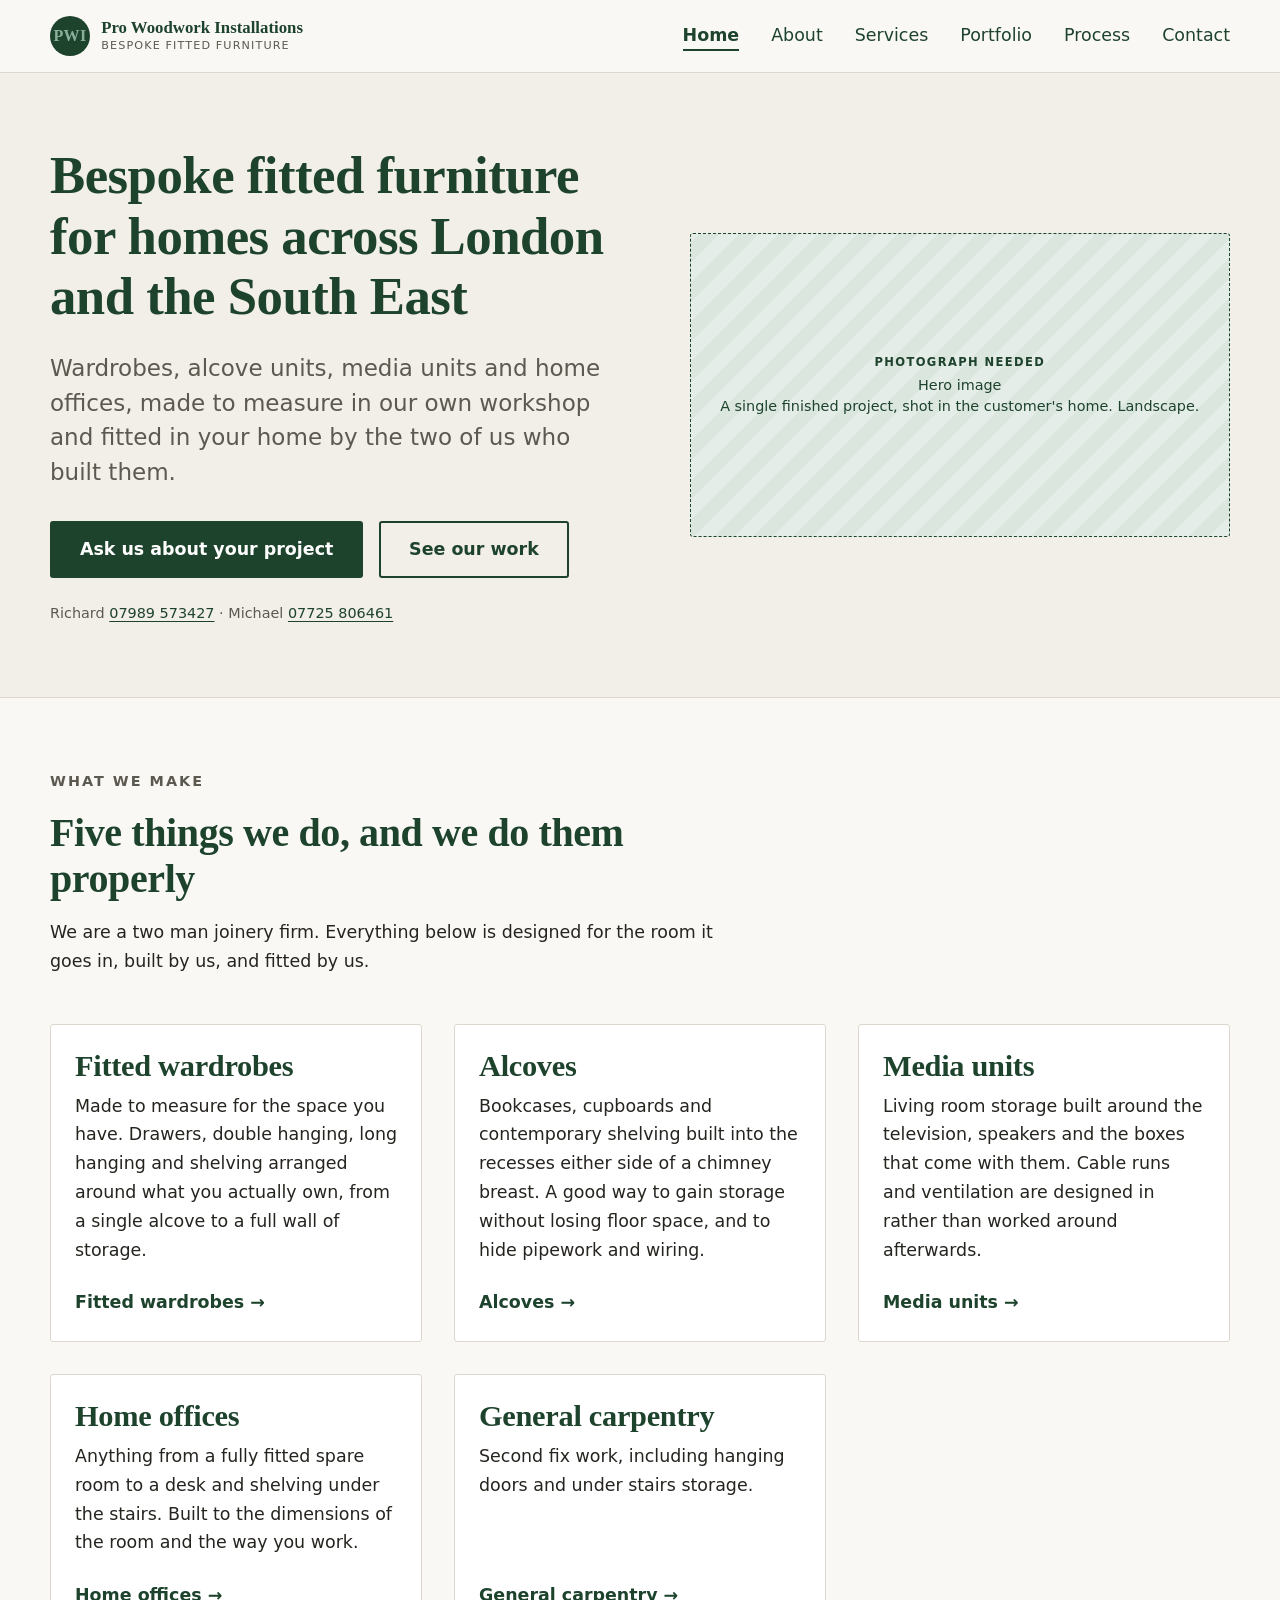
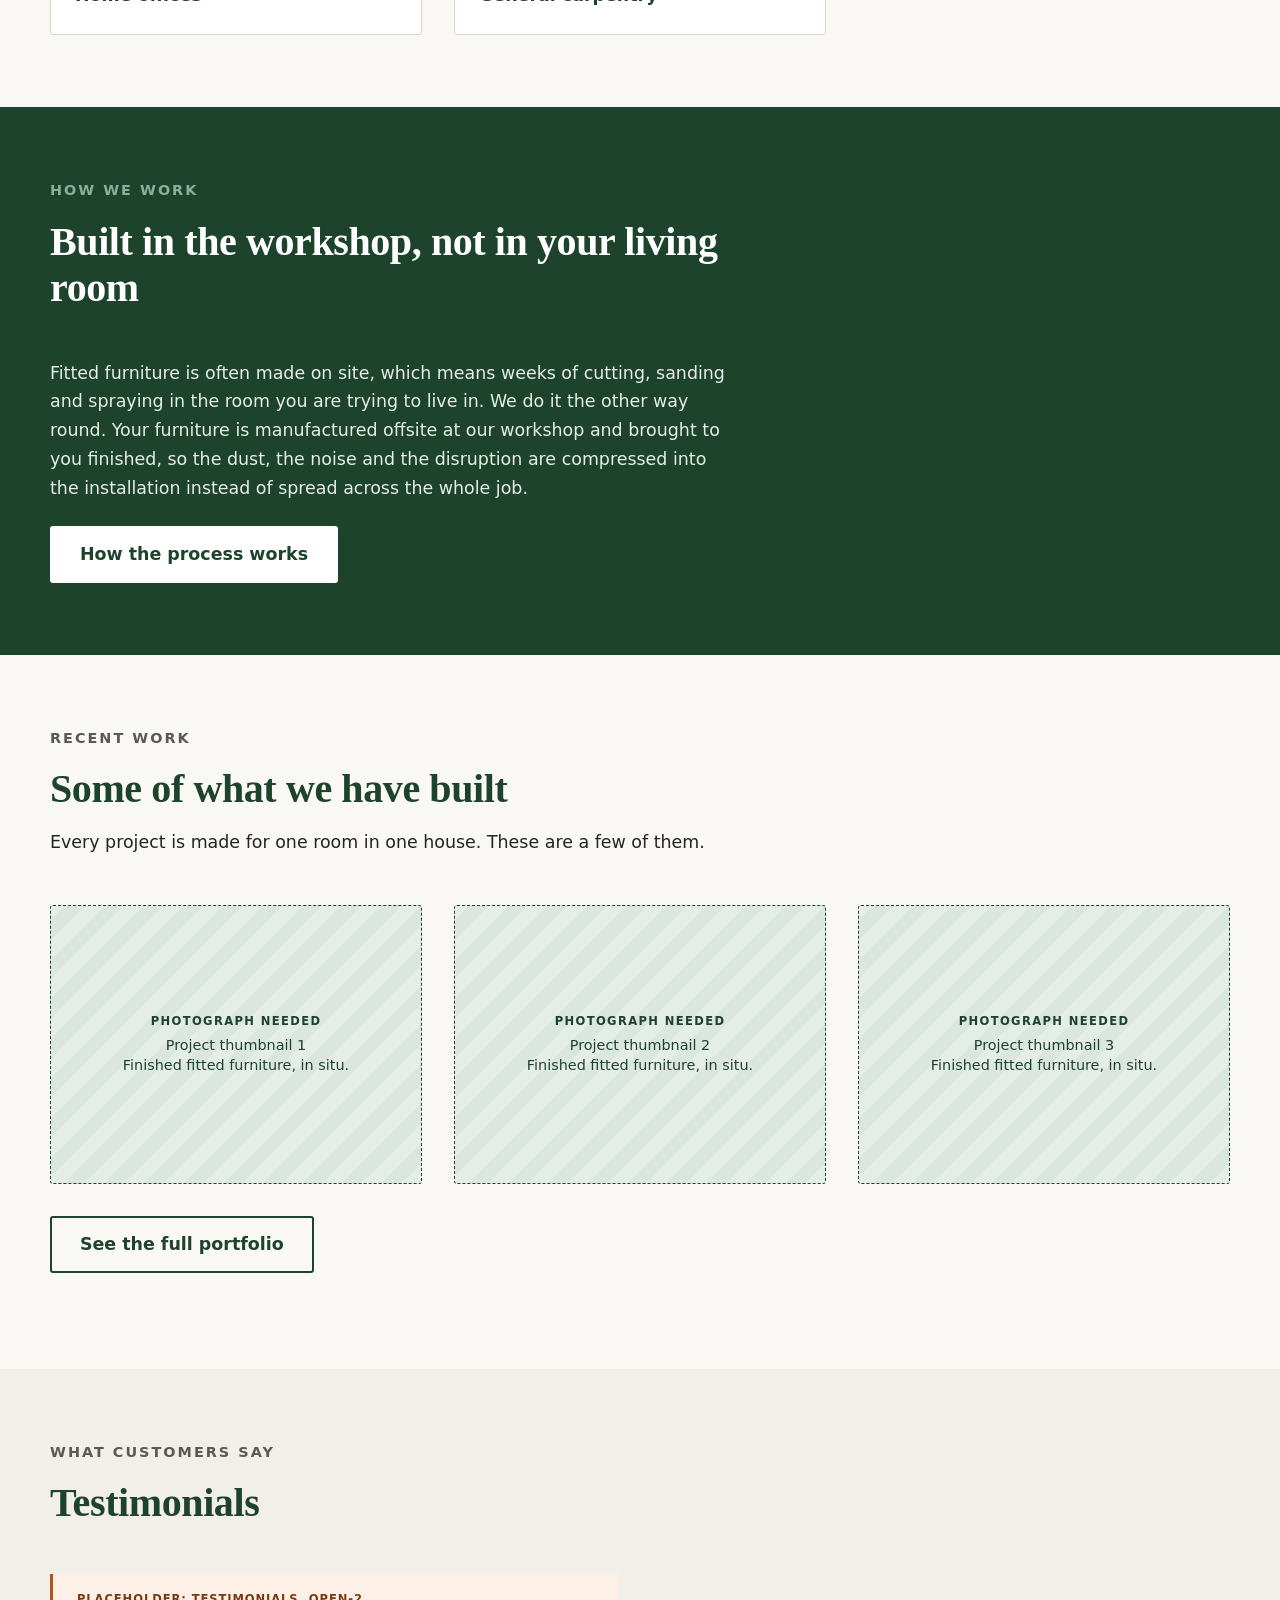
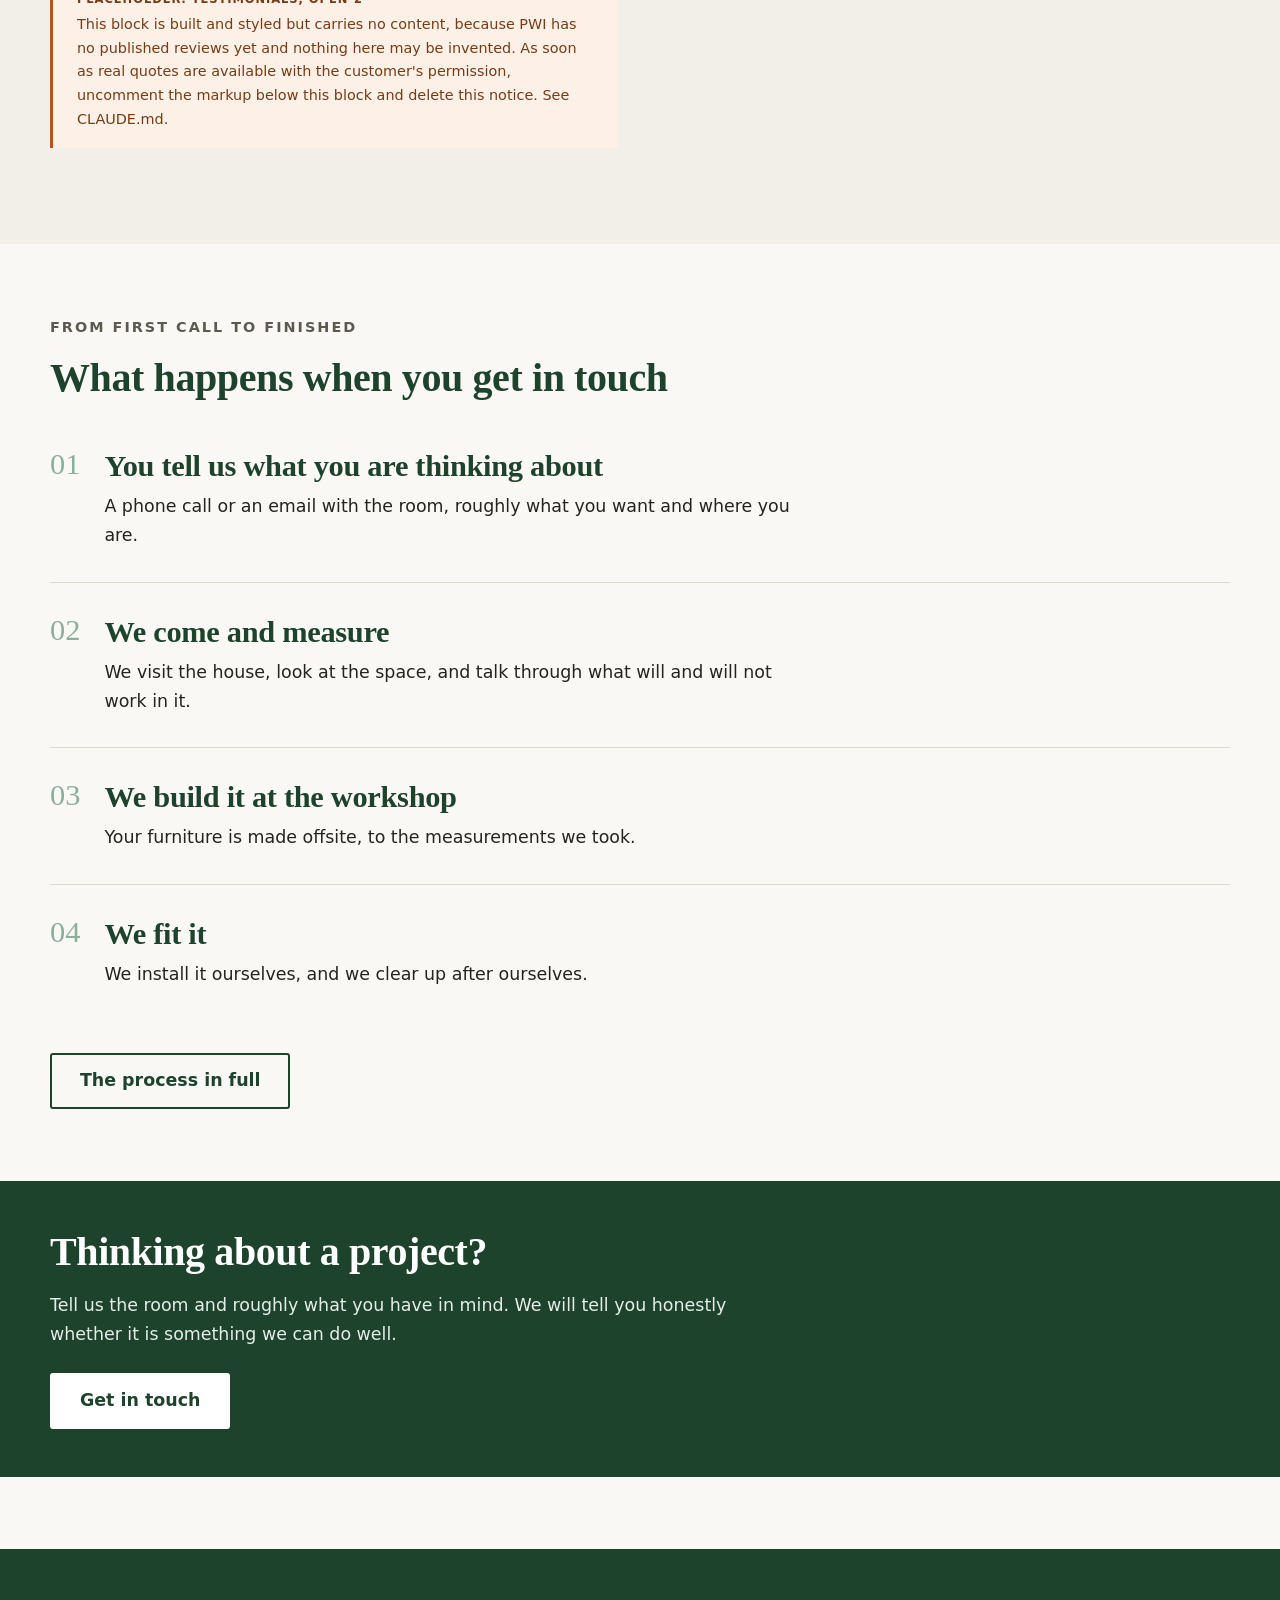
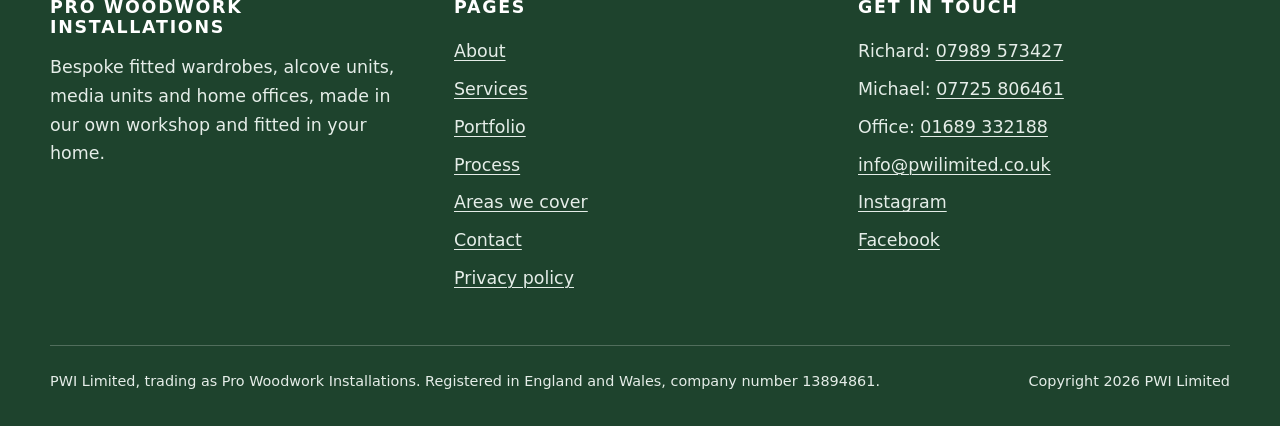
==== index.html @ b5a23226 "Initial build: static rebuild of the PWI website Eight pages plus a form thank-you page, hand writte" ====
<!DOCTYPE html>
<html lang="en-GB">
  <head>
    <meta charset="utf-8" />
    <meta name="viewport" content="width=device-width, initial-scale=1" />

    <title>Bespoke Fitted Furniture, London and the South East | PWI</title>
    <meta name="description" content="Bespoke fitted wardrobes, alcoves, media units and home offices, made in our own workshop and fitted in your home across London and the South East." />
    <link rel="canonical" href="https://www.pwilimited.co.uk/" />

    <meta property="og:type" content="website" />
    <meta property="og:site_name" content="Pro Woodwork Installations" />
    <meta property="og:title" content="Bespoke Fitted Furniture, London and the South East | PWI" />
    <meta property="og:description" content="Bespoke fitted wardrobes, alcoves, media units and home offices, made in our own workshop and fitted in your home across London and the South East." />
    <meta property="og:url" content="https://www.pwilimited.co.uk/" />
    <meta property="og:locale" content="en_GB" />
    <!-- OPEN ITEM: og:image needs a real photograph of PWI's own work, 1200x630.
         Not added yet because no confirmed photography exists. See CLAUDE.md. -->

    <link rel="stylesheet" href="/styles.css" />

    <!-- Analytics is deliberately not installed in this build. See CLAUDE.md. -->

    <script type="application/ld+json">
{
  "@context": "https://schema.org",
  "@type": "LocalBusiness",
  "@id": "https://www.pwilimited.co.uk/#business",
  "name": "Pro Woodwork Installations",
  "legalName": "PWI Limited",
  "description": "Bespoke fitted wardrobes, alcove units, media units and home offices, manufactured in our own workshop and installed in your home.",
  "url": "https://www.pwilimited.co.uk/",
  "telephone": "+441689332188",
  "email": "info@pwilimited.co.uk",
  "areaServed": [
    { "@type": "AdministrativeArea", "name": "London" },
    { "@type": "AdministrativeArea", "name": "South East England" }
  ],
  "sameAs": [
    "https://www.instagram.com/pwilimited/",
    "https://www.facebook.com/pwilimited"
  ]
}
    </script>
  </head>

  <body class="page-home">
    <a class="skip-link" href="#main">Skip to main content</a>

    <header class="site-header">
      <div class="wrap site-header__inner">
        <a class="brand" href="/">
          <span class="brand__mark" aria-hidden="true">PWI</span>
          <span class="brand__name">Pro Woodwork Installations
            <span>Bespoke fitted furniture</span>
          </span>
        </a>

        <button class="nav-toggle" type="button" aria-expanded="false" aria-controls="primary-nav">
          <span class="nav-toggle__bars" aria-hidden="true"></span>
          Menu
        </button>

        <nav class="nav" id="primary-nav" data-open="false" aria-label="Primary">
          <ul class="nav__list">
          <li><a href="/" aria-current="page">Home</a></li>
          <li><a href="/about/">About</a></li>
          <li><a href="/services/">Services</a></li>
          <li><a href="/portfolio/">Portfolio</a></li>
          <li><a href="/process/">Process</a></li>
          <li><a href="/contact/">Contact</a></li>
          </ul>
        </nav>
      </div>
    </header>


    <main id="main">
      <section class="hero">
        <div class="wrap hero__inner">
          <div>
            <h1 class="hero__title">Bespoke fitted furniture for homes across London and the South East</h1>
            <p class="hero__lede">Wardrobes, alcove units, media units and home offices, made to measure
              in our own workshop and fitted in your home by the two of us who built them.</p>
            <div class="btn-row">
              <a class="btn" href="/contact/">Ask us about your project</a>
              <a class="btn btn--ghost" href="/portfolio/">See our work</a>
            </div>
            <p class="hero__note">Richard <a href="tel:+447989573427">07989 573427</a> &middot;
              Michael <a href="tel:+447725806461">07725 806461</a></p>
          </div>
          <div>
            <div class="imgslot imgslot--wide">
              <span><strong>Photograph needed</strong>Hero image<br />A single finished project, shot in the customer's home. Landscape.</span>
            </div>
          </div>
        </div>
      </section>

      <section class="section">
        <div class="wrap">
          <div class="section__intro">
            <span class="eyebrow">What we make</span>
            <h2>Five things we do, and we do them properly</h2>
            <p>We are a two man joinery firm. Everything below is designed for the room it goes in,
              built by us, and fitted by us.</p>
          </div>

          <div class="grid grid--3">
          <article class="card">
            <div class="card__body">
              <h3>Fitted wardrobes</h3>
              <p>Made to measure for the space you have. Drawers, double hanging, long hanging and shelving arranged around what you actually own, from a single alcove to a full wall of storage.</p>
              <a class="card__link" href="/services/#fitted-wardrobes">Fitted wardrobes</a>
            </div>
          </article>
          <article class="card">
            <div class="card__body">
              <h3>Alcoves</h3>
              <p>Bookcases, cupboards and contemporary shelving built into the recesses either side of a chimney breast. A good way to gain storage without losing floor space, and to hide pipework and wiring.</p>
              <a class="card__link" href="/services/#alcoves">Alcoves</a>
            </div>
          </article>
          <article class="card">
            <div class="card__body">
              <h3>Media units</h3>
              <p>Living room storage built around the television, speakers and the boxes that come with them. Cable runs and ventilation are designed in rather than worked around afterwards.</p>
              <a class="card__link" href="/services/#media-units">Media units</a>
            </div>
          </article>
          <article class="card">
            <div class="card__body">
              <h3>Home offices</h3>
              <p>Anything from a fully fitted spare room to a desk and shelving under the stairs. Built to the dimensions of the room and the way you work.</p>
              <a class="card__link" href="/services/#home-offices">Home offices</a>
            </div>
          </article>
          <article class="card">
            <div class="card__body">
              <h3>General carpentry</h3>
              <p>Second fix work, including hanging doors and under stairs storage.</p>
              <a class="card__link" href="/services/#general-carpentry">General carpentry</a>
            </div>
          </article>
          </div>
        </div>
      </section>

      <section class="section section--forest">
        <div class="wrap">
          <div class="section__intro">
            <span class="eyebrow">How we work</span>
            <h2>Built in the workshop, not in your living room</h2>
          </div>
          <p>Fitted furniture is often made on site, which means weeks of cutting, sanding and
            spraying in the room you are trying to live in. We do it the other way round. Your
            furniture is manufactured offsite at our workshop and brought to you finished, so the
            dust, the noise and the disruption are compressed into the installation instead of
            spread across the whole job.</p>
          <div class="btn-row">
            <a class="btn" href="/process/">How the process works</a>
          </div>
        </div>
      </section>

      <section class="section">
        <div class="wrap">
          <div class="section__intro">
            <span class="eyebrow">Recent work</span>
            <h2>Some of what we have built</h2>
            <p>Every project is made for one room in one house. These are a few of them.</p>
          </div>

          <div class="grid grid--3">
            <div class="imgslot">
              <span><strong>Photograph needed</strong>Project thumbnail 1<br />Finished fitted furniture, in situ.</span>
            </div>
            <div class="imgslot">
              <span><strong>Photograph needed</strong>Project thumbnail 2<br />Finished fitted furniture, in situ.</span>
            </div>
            <div class="imgslot">
              <span><strong>Photograph needed</strong>Project thumbnail 3<br />Finished fitted furniture, in situ.</span>
            </div>
          </div>

          <p style="margin-top: var(--s4)"><a class="btn btn--ghost" href="/portfolio/">See the full portfolio</a></p>
        </div>
      </section>

      <section class="section section--alt">
        <div class="wrap">
          <div class="section__intro">
            <span class="eyebrow">What customers say</span>
            <h2>Testimonials</h2>
          </div>

        <div class="ph">
          <strong>Placeholder: testimonials, OPEN-2</strong>
          <p>This block is built and styled but carries no content, because PWI has no published reviews yet and nothing here may be invented. As soon as real quotes are available with the customer's permission, uncomment the markup below this block and delete this notice. See CLAUDE.md.</p>
        </div>

          <!-- Real testimonial markup, ready to use. Replace the bracketed values with
               genuine quotes only. Do not write example quotes into this file.

          <div class="grid grid--3">
            <blockquote class="callout">
              <p>QUOTE TEXT</p>
              <p><strong>CUSTOMER FIRST NAME</strong>, POSTCODE DISTRICT</p>
            </blockquote>
          </div>
          -->
        </div>
      </section>

      <section class="section">
        <div class="wrap">
          <div class="section__intro">
            <span class="eyebrow">From first call to finished</span>
            <h2>What happens when you get in touch</h2>
          </div>

          <ol class="steps">
            <li class="step">
              <div>
                <h3>You tell us what you are thinking about</h3>
                <p>A phone call or an email with the room, roughly what you want and where you are.</p>
              </div>
            </li>
            <li class="step">
              <div>
                <h3>We come and measure</h3>
                <p>We visit the house, look at the space, and talk through what will and will not work in it.</p>
              </div>
            </li>
            <li class="step">
              <div>
                <h3>We build it at the workshop</h3>
                <p>Your furniture is made offsite, to the measurements we took.</p>
              </div>
            </li>
            <li class="step">
              <div>
                <h3>We fit it</h3>
                <p>We install it ourselves, and we clear up after ourselves.</p>
              </div>
            </li>
          </ol>

          <div class="btn-row" style="margin-top: var(--s4)">
            <a class="btn btn--ghost" href="/process/">The process in full</a>
          </div>
        </div>
      </section>

      <section class="section section--forest section--tight">
        <div class="wrap">
          <h2>Thinking about a project?</h2>
          <p>Tell us the room and roughly what you have in mind. We will tell you honestly whether
            it is something we can do well.</p>
          <div class="btn-row">
            <a class="btn" href="/contact/">Get in touch</a>
          </div>
        </div>
      </section>

    </main>

    <footer class="site-footer">
      <div class="wrap">
        <div class="site-footer__grid">
          <div>
            <h2>Pro Woodwork Installations</h2>
            <p>Bespoke fitted wardrobes, alcove units, media units and home offices, made in our
              own workshop and fitted in your home.</p>
          </div>

          <div>
            <h3>Pages</h3>
            <ul>
              <li><a href="/about/">About</a></li>
              <li><a href="/services/">Services</a></li>
              <li><a href="/portfolio/">Portfolio</a></li>
              <li><a href="/process/">Process</a></li>
              <li><a href="/areas/">Areas we cover</a></li>
              <li><a href="/contact/">Contact</a></li>
              <li><a href="/privacy/">Privacy policy</a></li>
            </ul>
          </div>

          <div>
            <h3>Get in touch</h3>
            <ul>
              <li>Richard: <a href="tel:+447989573427">07989 573427</a></li>
              <li>Michael: <a href="tel:+447725806461">07725 806461</a></li>
              <li>Office: <a href="tel:+441689332188">01689 332188</a></li>
              <li><a href="mailto:info@pwilimited.co.uk">info@pwilimited.co.uk</a></li>
              <li><a href="https://www.instagram.com/pwilimited/" rel="noopener">Instagram</a></li>
              <li><a href="https://www.facebook.com/pwilimited" rel="noopener">Facebook</a></li>
            </ul>
          </div>
        </div>

        <div class="site-footer__legal">
          <p>PWI Limited, trading as Pro Woodwork Installations. Registered in England and Wales,
            company number 13894861.</p>
          <p>Copyright 2026 PWI Limited</p>
        </div>
      </div>
    </footer>

    <script src="/js/nav.js" defer></script>
  </body>
</html>
---- styles.css ----
/* ==========================================================================
   Pro Woodwork Installations
   Single shared stylesheet. Tokens at :root, page-specific rules scoped by
   the body class. Never edit a shared component rule to fix one page.
   ========================================================================== */

:root {
  /* Colour. Greens are taken from the PWI logo, which is exactly two colours:
     #1e432d and #8caf9c. Sage never carries text, it fails AA on light
     grounds. It is a background, border and accent colour only. */
  --forest: #1e432d;
  --forest-dark: #14301f;
  --sage: #8caf9c;
  --sage-pale: #e5ede8;

  --ground: #faf8f5;
  --ground-alt: #f2eee8;
  --ink: #26241f;
  --ink-muted: #5c5950;
  --line: #ddd7cd;
  --white: #ffffff;

  --tan: #a9763f;          /* decorative only, never text on light grounds */
  --tan-text: #8f6230;     /* the text-safe tan, 5.0:1 on --ground */
  --flag: #b3541e;         /* placeholder markers */
  --flag-bg: #fdf1e7;

  /* Type. Self-hosted faces drop in here behind the same tokens, so
     switching is a change to these two lines plus an @font-face block. */
  --font-display: Georgia, 'Iowan Old Style', 'Times New Roman', serif;
  --font-body: system-ui, -apple-system, 'Segoe UI', Helvetica, Arial, sans-serif;

  --step--1: clamp(0.83rem, 0.8rem + 0.15vw, 0.9rem);
  --step-0: clamp(1rem, 0.96rem + 0.2vw, 1.09rem);
  --step-1: clamp(1.2rem, 1.12rem + 0.4vw, 1.45rem);
  --step-2: clamp(1.45rem, 1.3rem + 0.75vw, 1.95rem);
  --step-3: clamp(1.75rem, 1.5rem + 1.25vw, 2.6rem);
  --step-4: clamp(2.1rem, 1.7rem + 2vw, 3.5rem);

  /* Spacing */
  --s1: 0.5rem;
  --s2: 1rem;
  --s3: 1.5rem;
  --s4: 2rem;
  --s5: 3rem;
  --s6: 4.5rem;
  --s7: 6.5rem;

  --measure: 62ch;
  --wrap: 1180px;
  --wrap-narrow: 760px;
  --radius: 3px;
  --shadow: 0 1px 2px rgba(38, 36, 31, 0.06), 0 8px 24px rgba(38, 36, 31, 0.07);
}

/* --------------------------------------------------------------- reset -- */

*, *::before, *::after { box-sizing: border-box; }

html { -webkit-text-size-adjust: 100%; }

body {
  margin: 0;
  background: var(--ground);
  color: var(--ink);
  font-family: var(--font-body);
  font-size: var(--step-0);
  line-height: 1.65;
  -webkit-font-smoothing: antialiased;
}

img { max-width: 100%; height: auto; display: block; }

h1, h2, h3, h4 {
  font-family: var(--font-display);
  font-weight: 600;
  line-height: 1.15;
  color: var(--forest);
  margin: 0 0 var(--s2);
  letter-spacing: -0.01em;
}

h1 { font-size: var(--step-4); }
h2 { font-size: var(--step-3); }
h3 { font-size: var(--step-2); }
h4 { font-size: var(--step-1); }

p, ul, ol { margin: 0 0 var(--s3); }
p { max-width: var(--measure); }

a { color: var(--forest); text-underline-offset: 0.18em; text-decoration-thickness: 1px; }
a:hover { color: var(--tan-text); }

:focus-visible {
  outline: 3px solid var(--forest);
  outline-offset: 3px;
  border-radius: 2px;
}

.skip-link {
  position: absolute;
  left: var(--s2);
  top: -4rem;
  z-index: 100;
  background: var(--forest);
  color: var(--white);
  padding: var(--s2) var(--s3);
  border-radius: var(--radius);
  transition: top 0.15s ease;
}
.skip-link:focus { top: var(--s2); color: var(--white); }

.visually-hidden {
  position: absolute;
  width: 1px; height: 1px;
  margin: -1px; padding: 0;
  overflow: hidden;
  clip: rect(0 0 0 0);
  white-space: nowrap;
}

/* -------------------------------------------------------------- layout -- */

.wrap {
  width: min(100% - 2.5rem, var(--wrap));
  margin-inline: auto;
}
.wrap--narrow { width: min(100% - 2.5rem, var(--wrap-narrow)); }

.section { padding-block: var(--s6); }
.section--tight { padding-block: var(--s5); }
.section--alt { background: var(--ground-alt); }
.section--forest { background: var(--forest); color: var(--sage-pale); }
.section--forest h2,
.section--forest h3 { color: var(--white); }
.section--forest a { color: var(--white); }

.section__intro { max-width: var(--measure); margin-bottom: var(--s5); }
.section__intro p:last-child { margin-bottom: 0; }

.eyebrow {
  display: block;
  font-size: var(--step--1);
  letter-spacing: 0.14em;
  text-transform: uppercase;
  font-weight: 600;
  color: var(--ink-muted);
  margin-bottom: var(--s2);
}
.section--forest .eyebrow { color: var(--sage); }

.grid { display: grid; gap: var(--s4); }
@media (min-width: 640px) {
  .grid--2 { grid-template-columns: repeat(2, 1fr); }
  .grid--3 { grid-template-columns: repeat(2, 1fr); }
}
@media (min-width: 900px) {
  .grid--3 { grid-template-columns: repeat(3, 1fr); }
}

/* ------------------------------------------------------------- buttons -- */

.btn {
  display: inline-block;
  font-family: var(--font-body);
  font-size: var(--step-0);
  font-weight: 600;
  line-height: 1.2;
  padding: 0.9em 1.6em;
  border-radius: var(--radius);
  border: 2px solid var(--forest);
  background: var(--forest);
  color: var(--white);
  text-decoration: none;
  cursor: pointer;
  transition: background 0.15s ease, border-color 0.15s ease;
}
.btn:hover { background: var(--forest-dark); border-color: var(--forest-dark); color: var(--white); }

.btn--ghost { background: transparent; color: var(--forest); }
.btn--ghost:hover { background: var(--forest); color: var(--white); }

.section--forest .btn {
  background: var(--white); color: var(--forest); border-color: var(--white);
}
.section--forest .btn:hover { background: var(--sage-pale); color: var(--forest-dark); }

.btn-row { display: flex; flex-wrap: wrap; gap: var(--s2); }

/* -------------------------------------------------------------- header -- */

.site-header {
  background: var(--ground);
  border-bottom: 1px solid var(--line);
  position: sticky;
  top: 0;
  z-index: 50;
}

.site-header__inner {
  display: flex;
  align-items: center;
  justify-content: space-between;
  gap: var(--s3);
  padding-block: var(--s2);
}

.brand {
  display: flex;
  align-items: center;
  gap: 0.7rem;
  text-decoration: none;
  color: var(--forest);
}
.brand__mark {
  width: 40px; height: 40px;
  flex: 0 0 auto;
  border-radius: 50%;
  background: var(--forest);
  color: var(--sage);
  font-family: var(--font-display);
  font-size: 1rem;
  font-weight: 700;
  letter-spacing: 0.02em;
  display: grid;
  place-items: center;
}
.brand__name {
  font-family: var(--font-display);
  font-size: 1.05rem;
  font-weight: 600;
  line-height: 1.1;
}
.brand__name span {
  display: block;
  font-family: var(--font-body);
  font-size: 0.7rem;
  font-weight: 500;
  letter-spacing: 0.1em;
  text-transform: uppercase;
  color: var(--ink-muted);
  margin-top: 0.2em;
}

.nav-toggle {
  display: inline-flex;
  align-items: center;
  gap: 0.5rem;
  font: inherit;
  font-size: var(--step--1);
  font-weight: 600;
  padding: 0.6em 0.9em;
  background: transparent;
  border: 1px solid var(--line);
  border-radius: var(--radius);
  color: var(--forest);
  cursor: pointer;
}
.nav-toggle__bars { display: block; width: 18px; height: 2px; background: currentColor; position: relative; }
.nav-toggle__bars::before,
.nav-toggle__bars::after {
  content: ''; position: absolute; left: 0; width: 18px; height: 2px; background: currentColor;
}
.nav-toggle__bars::before { top: -6px; }
.nav-toggle__bars::after { top: 6px; }

.nav { display: none; }
.nav[data-open='true'] { display: block; }

.nav__list {
  list-style: none;
  margin: 0;
  padding: 0 0 var(--s3);
  display: flex;
  flex-direction: column;
  gap: var(--s1);
}
.nav__list a {
  display: block;
  padding: 0.6em 0;
  text-decoration: none;
  font-weight: 500;
  border-bottom: 1px solid var(--line);
}
.nav__list a[aria-current='page'] { color: var(--tan-text); font-weight: 600; }

@media (min-width: 900px) {
  .nav-toggle { display: none; }
  .nav, .nav[data-open='false'] { display: block; }
  .nav__list {
    flex-direction: row;
    align-items: center;
    gap: var(--s4);
    padding: 0;
  }
  .nav__list a { padding: 0; border-bottom: 2px solid transparent; }
  .nav__list a:hover { border-bottom-color: var(--sage); }
  .nav__list a[aria-current='page'] { border-bottom-color: var(--forest); color: var(--forest); }
  .site-header__inner { flex-wrap: nowrap; }
}
@media (max-width: 899px) {
  .site-header__inner { flex-wrap: wrap; }
  .nav { flex-basis: 100%; }
}

/* ---------------------------------------------------------------- hero -- */

.hero { background: var(--ground-alt); border-bottom: 1px solid var(--line); }
.hero__inner {
  display: grid;
  gap: var(--s4);
  padding-block: var(--s5);
  align-items: center;
}
.hero__title { margin-bottom: var(--s3); }
.hero__lede {
  font-size: var(--step-1);
  line-height: 1.5;
  color: var(--ink-muted);
  margin-bottom: var(--s4);
}
.hero__note {
  font-size: var(--step--1);
  color: var(--ink-muted);
  margin-top: var(--s3);
  margin-bottom: 0;
}

@media (min-width: 900px) {
  .hero__inner { grid-template-columns: 1.05fr 1fr; gap: var(--s6); padding-block: var(--s6); }
}

/* page banner for interior pages */
.page-head { background: var(--forest); color: var(--sage-pale); padding-block: var(--s5); }
.page-head h1 { color: var(--white); margin-bottom: var(--s2); }
.page-head p { color: var(--sage-pale); font-size: var(--step-1); line-height: 1.5; margin-bottom: 0; }

/* ---------------------------------------------------------- breadcrumb -- */

.breadcrumb { font-size: var(--step--1); padding-block: var(--s2); border-bottom: 1px solid var(--line); }
.breadcrumb ol { list-style: none; display: flex; flex-wrap: wrap; gap: 0.5rem; margin: 0; padding: 0; }
.breadcrumb li + li::before { content: '/'; margin-right: 0.5rem; color: var(--ink-muted); }
.breadcrumb a { color: var(--ink-muted); }

/* --------------------------------------------------------------- cards -- */

.card {
  background: var(--white);
  border: 1px solid var(--line);
  border-radius: var(--radius);
  overflow: hidden;
  display: flex;
  flex-direction: column;
}
.card__body { padding: var(--s3); display: flex; flex-direction: column; flex: 1; }
.card__body h3 { margin-bottom: var(--s1); }
.card__body p { flex: 1; margin-bottom: var(--s3); }
.card__link { font-weight: 600; text-decoration: none; }
.card__link:hover { text-decoration: underline; }
.card__link::after { content: ' \2192'; }

/* ---------------------------------------------- image + placeholder art -- */

.media {
  background: var(--sage-pale);
  border-radius: var(--radius);
  overflow: hidden;
  aspect-ratio: 4 / 3;
}
.media img { width: 100%; height: 100%; object-fit: cover; }

/* Visible, deliberately unmistakable stand-in for photography that does not
   exist yet. These must all be gone before the site goes live. */
.imgslot {
  display: grid;
  place-items: center;
  text-align: center;
  padding: var(--s3);
  background:
    repeating-linear-gradient(
      -45deg,
      var(--sage-pale) 0 14px,
      #dbe6df 14px 28px
    );
  border: 1px dashed var(--forest);
  border-radius: var(--radius);
  color: var(--forest);
  font-size: var(--step--1);
  line-height: 1.45;
  aspect-ratio: 4 / 3;
}
.imgslot strong { display: block; font-size: 0.72rem; letter-spacing: 0.12em; text-transform: uppercase; margin-bottom: 0.4em; }
.imgslot--wide { aspect-ratio: 16 / 9; }
.imgslot--tall { aspect-ratio: 3 / 4; }

/* Inline copy placeholder */
.ph {
  background: var(--flag-bg);
  border-left: 3px solid var(--flag);
  color: #7a3a14;
  padding: var(--s2) var(--s3);
  margin-bottom: var(--s3);
  font-size: var(--step--1);
  max-width: var(--measure);
}
.ph strong { letter-spacing: 0.08em; text-transform: uppercase; font-size: 0.72rem; display: block; margin-bottom: 0.3em; }
.ph p { margin: 0; max-width: none; }

/* --------------------------------------------------------- service rows -- */

.service {
  padding-top: var(--s5);
  margin-top: var(--s5);
  border-top: 1px solid var(--line);
  scroll-margin-top: 5.5rem;
}
.service:first-of-type { border-top: 0; margin-top: 0; padding-top: 0; }
.service__inner { display: grid; gap: var(--s4); align-items: start; }
@media (min-width: 900px) {
  .service__inner { grid-template-columns: 1fr 1fr; gap: var(--s6); }
  .service:nth-of-type(even) .service__media { order: -1; }
}
.service__list { padding-left: 1.1rem; }
.service__list li { margin-bottom: 0.4rem; }

/* ------------------------------------------------------------- process -- */

.steps { list-style: none; padding: 0; margin: 0; counter-reset: step; }
.step {
  counter-increment: step;
  display: grid;
  grid-template-columns: auto 1fr;
  gap: var(--s3);
  padding-block: var(--s4);
  border-top: 1px solid var(--line);
}
.step:first-child { border-top: 0; padding-top: 0; }
.step::before {
  content: counter(step, decimal-leading-zero);
  font-family: var(--font-display);
  font-size: var(--step-2);
  color: var(--sage);
  line-height: 1;
}
.step h3 { margin-bottom: var(--s1); }
.step p:last-child { margin-bottom: 0; }

/* ----------------------------------------------------------- portfolio -- */

.project { border: 1px solid var(--line); border-radius: var(--radius); background: var(--white); overflow: hidden; }
.project__body { padding: var(--s3); }
.project__meta {
  display: flex; flex-wrap: wrap; gap: 0.5rem 1rem;
  font-size: var(--step--1); color: var(--ink-muted);
  margin-bottom: var(--s2);
}
.project__tag {
  display: inline-block;
  background: var(--sage-pale);
  color: var(--forest);
  border-radius: 100px;
  padding: 0.15em 0.8em;
  font-weight: 600;
}
.project h3 { margin-bottom: var(--s1); }
.project p:last-child { margin-bottom: 0; }

/* ----------------------------------------------------------------- faq -- */

.faq { border-top: 1px solid var(--line); max-width: var(--measure); }
.faq__item { border-bottom: 1px solid var(--line); }
.faq__item summary {
  cursor: pointer;
  list-style: none;
  padding: var(--s3) 2rem var(--s3) 0;
  font-family: var(--font-display);
  font-size: var(--step-1);
  color: var(--forest);
  position: relative;
}
.faq__item summary::-webkit-details-marker { display: none; }
.faq__item summary::after {
  content: '+';
  position: absolute; right: 0; top: 50%;
  transform: translateY(-50%);
  font-size: 1.4rem; line-height: 1; color: var(--sage);
}
.faq__item[open] summary::after { content: '\2212'; }
.faq__answer { padding-bottom: var(--s3); }
.faq__answer p:last-child, .faq__answer .ph:last-child { margin-bottom: 0; }

/* ---------------------------------------------------------------- form -- */

.form { max-width: 34rem; }
.field { margin-bottom: var(--s3); }
.field label { display: block; font-weight: 600; margin-bottom: 0.35rem; }
.field__hint { display: block; font-weight: 400; font-size: var(--step--1); color: var(--ink-muted); margin-top: 0.1rem; }

.field input,
.field select,
.field textarea {
  width: 100%;
  font: inherit;
  padding: 0.7em 0.8em;
  border: 1px solid var(--ink-muted);
  border-radius: var(--radius);
  background: var(--white);
  color: var(--ink);
}
.field textarea { min-height: 9rem; resize: vertical; }
.field input:focus, .field select:focus, .field textarea:focus { border-color: var(--forest); }

.hp { position: absolute; left: -9999px; }

/* ------------------------------------------------------- contact lists -- */

.contact-list { list-style: none; padding: 0; margin: 0 0 var(--s4); }
.contact-list li { padding-block: 0.55rem; border-bottom: 1px solid var(--line); }
.contact-list .label { display: block; font-size: var(--step--1); color: var(--ink-muted); }
.contact-list a { font-weight: 600; font-size: var(--step-1); text-decoration: none; }
.contact-list a:hover { text-decoration: underline; }

/* --------------------------------------------------------------- areas -- */

.area-cols { columns: 2; column-gap: var(--s4); list-style: none; padding: 0; margin: 0 0 var(--s4); }
@media (min-width: 900px) { .area-cols { columns: 3; } }
.area-cols li { break-inside: avoid; padding-block: 0.3rem; border-bottom: 1px solid var(--line); }

/* -------------------------------------------------------------- footer -- */

.site-footer {
  background: var(--forest);
  color: var(--sage-pale);
  padding-block: var(--s5) var(--s4);
  margin-top: var(--s6);
}
.site-footer h2, .site-footer h3 { color: var(--white); font-size: var(--step-0); font-family: var(--font-body); letter-spacing: 0.1em; text-transform: uppercase; }
.site-footer a { color: var(--sage-pale); }
.site-footer a:hover { color: var(--white); }
.site-footer ul { list-style: none; padding: 0; margin: 0; }
.site-footer li { padding-block: 0.28rem; }
.site-footer__grid { display: grid; gap: var(--s4); }
@media (min-width: 640px) { .site-footer__grid { grid-template-columns: repeat(3, 1fr); } }
.site-footer__legal {
  margin-top: var(--s5);
  padding-top: var(--s3);
  border-top: 1px solid rgba(229, 237, 232, 0.25);
  font-size: var(--step--1);
  display: flex; flex-wrap: wrap; gap: var(--s1) var(--s3);
  justify-content: space-between;
}
.site-footer__legal p { margin: 0; max-width: none; }

/* --------------------------------------------------------------- misc --- */

.lede { font-size: var(--step-1); line-height: 1.55; color: var(--ink-muted); }

.callout {
  background: var(--white);
  border: 1px solid var(--line);
  border-left: 4px solid var(--sage);
  border-radius: var(--radius);
  padding: var(--s3);
  max-width: var(--measure);
}
.callout p:last-child { margin-bottom: 0; }

@media (prefers-reduced-motion: reduce) {
  *, *::before, *::after { animation-duration: 0.01ms !important; transition-duration: 0.01ms !important; }
}
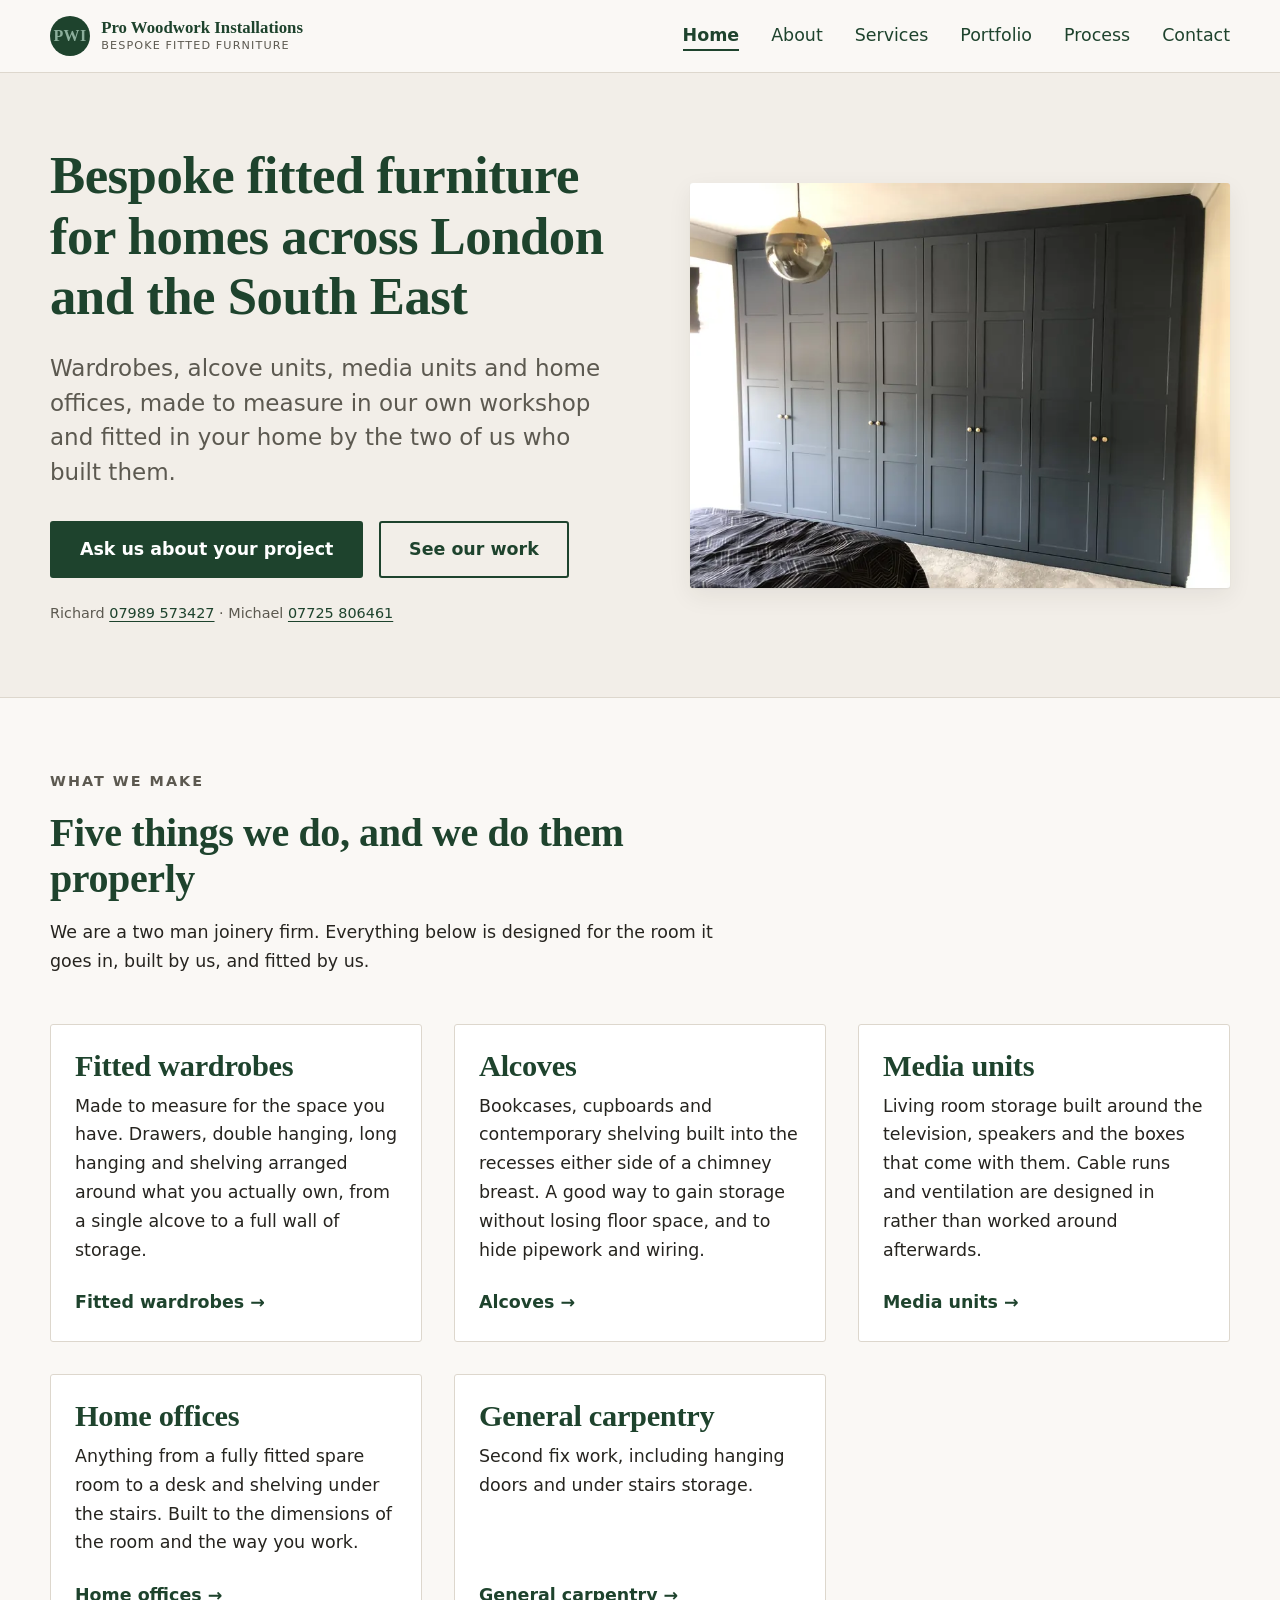
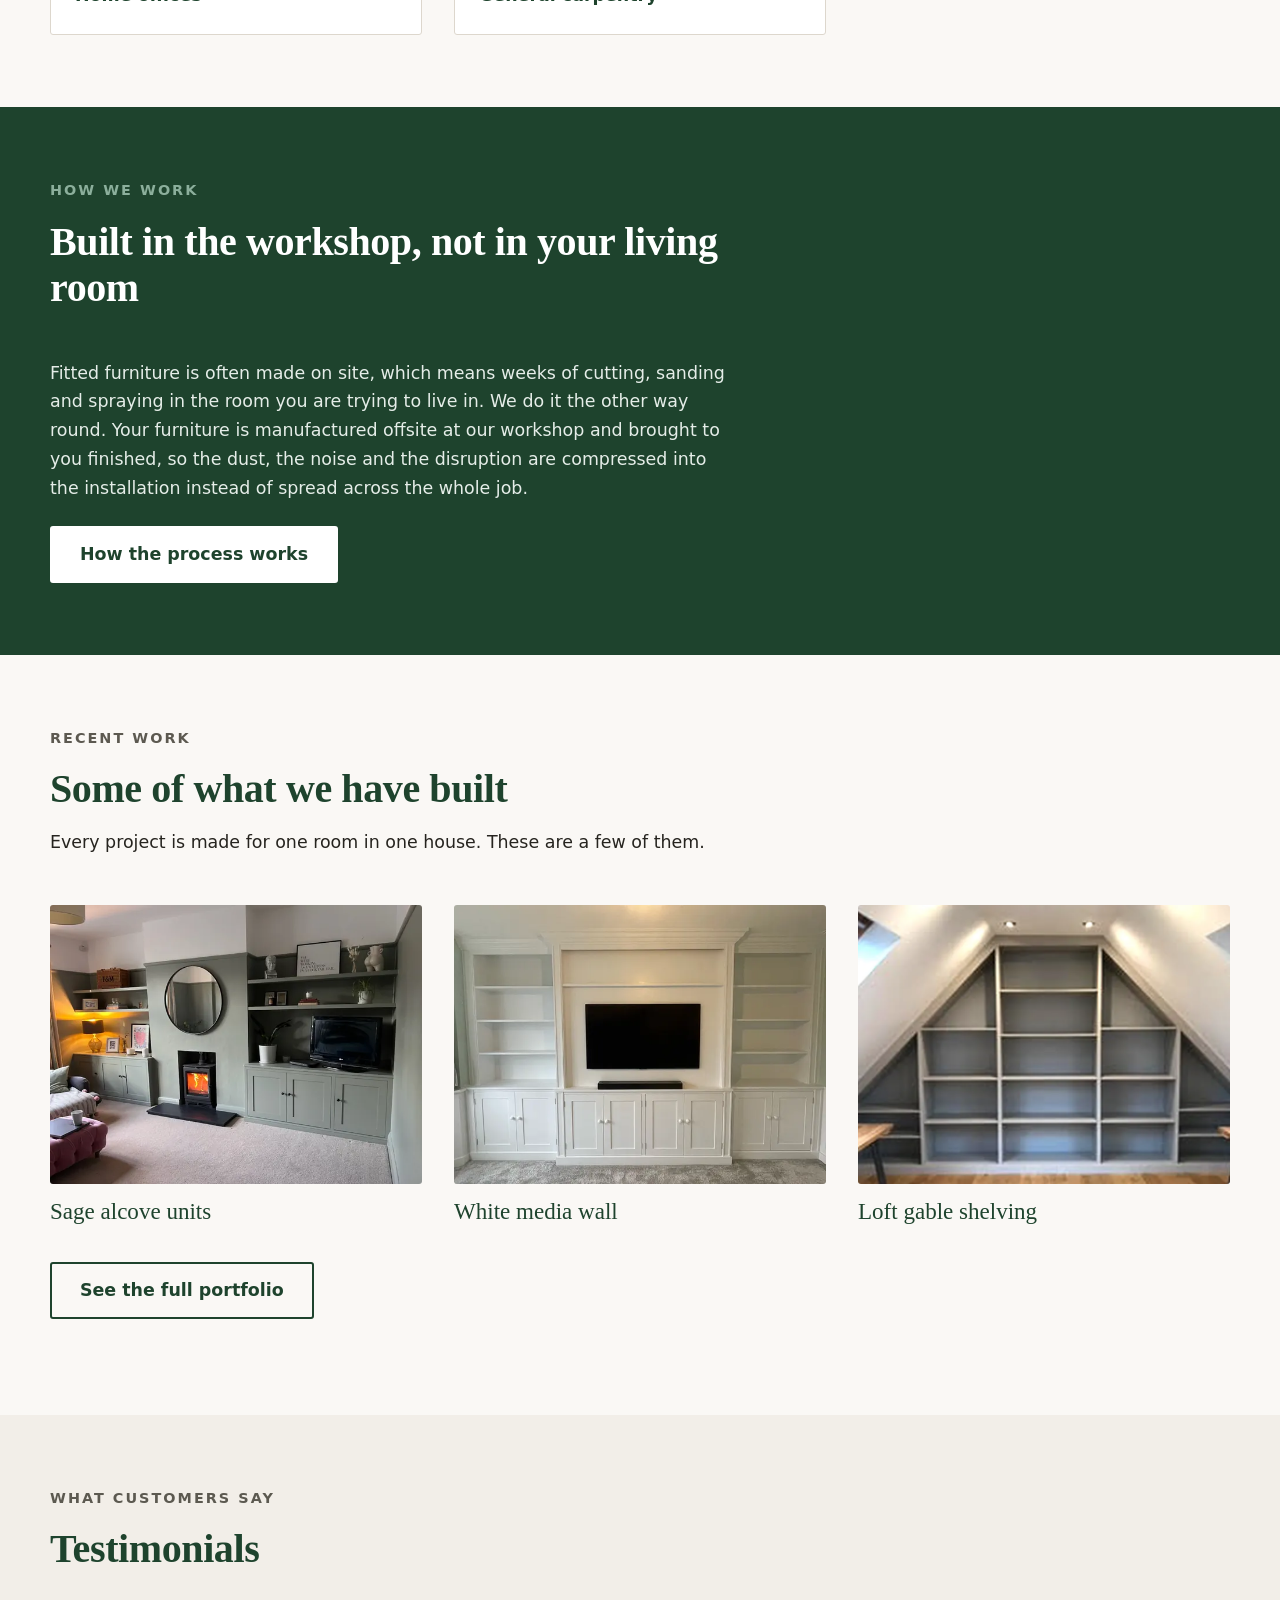
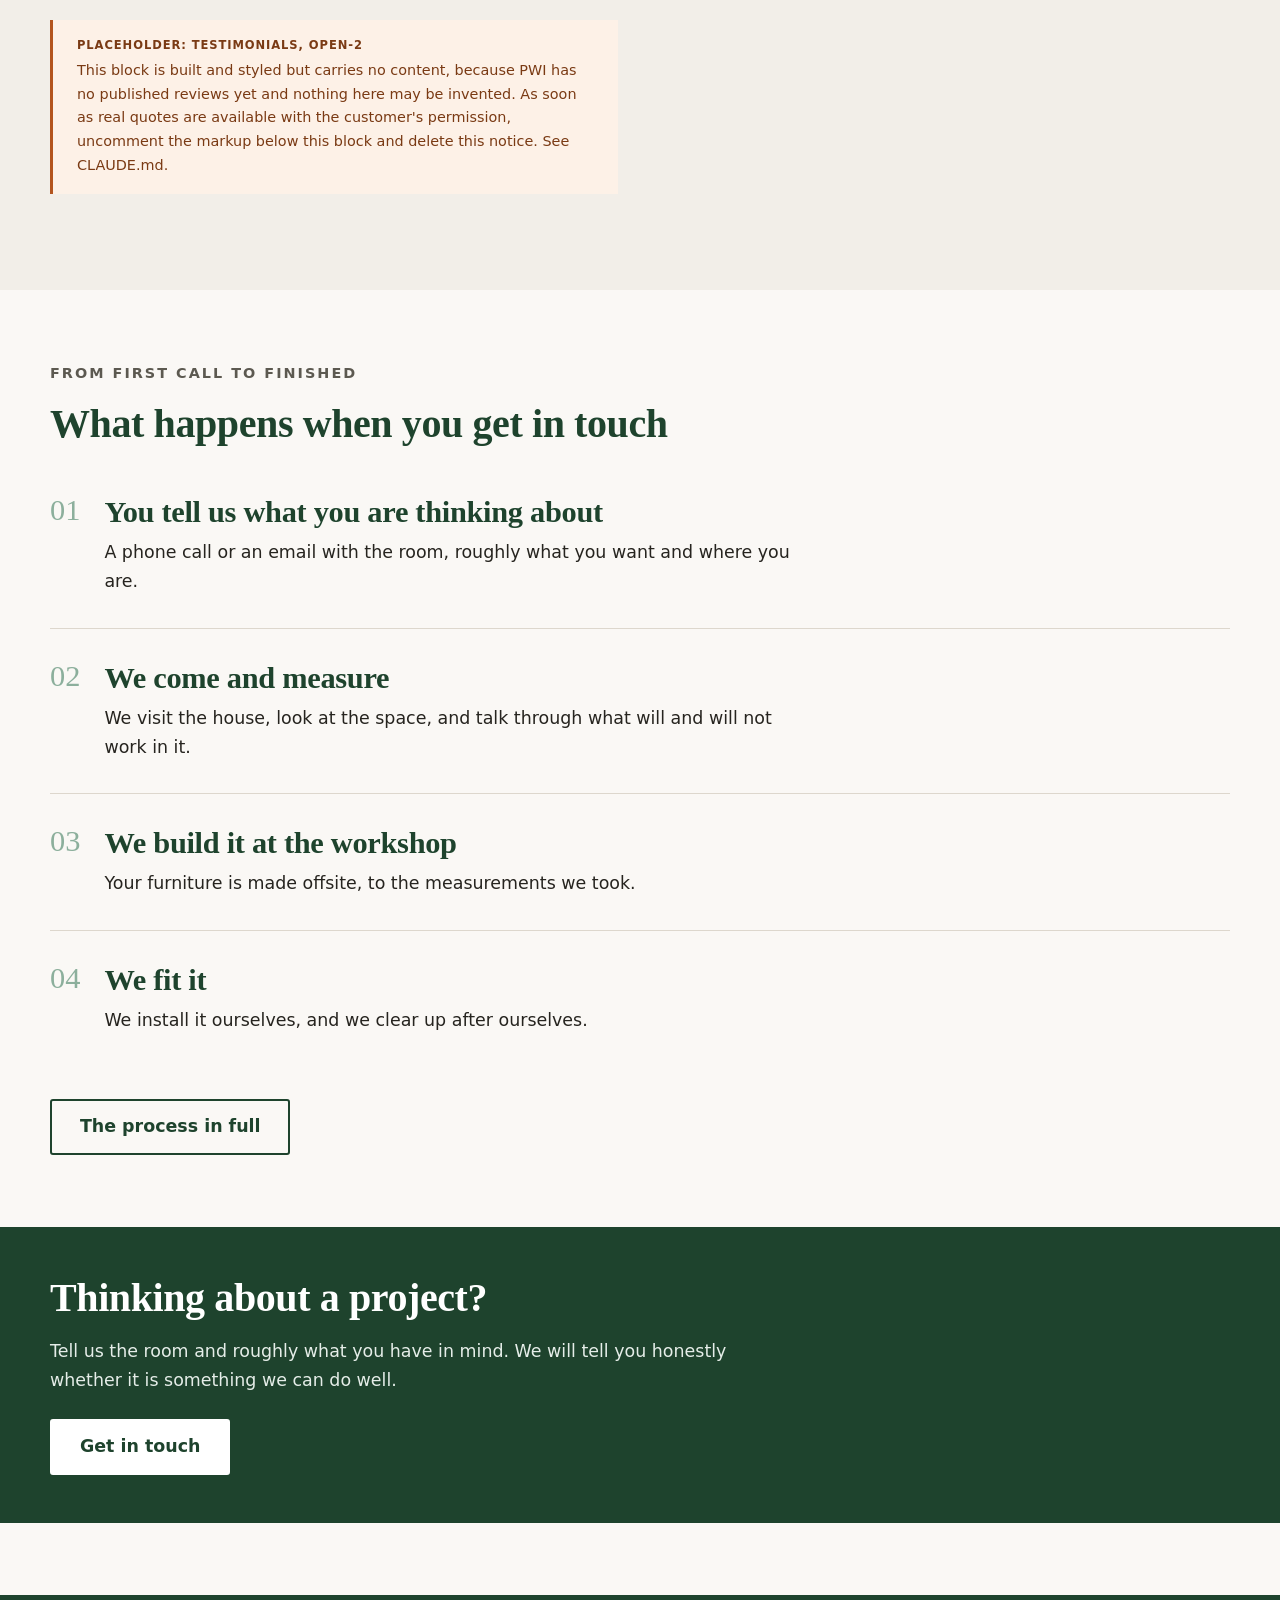
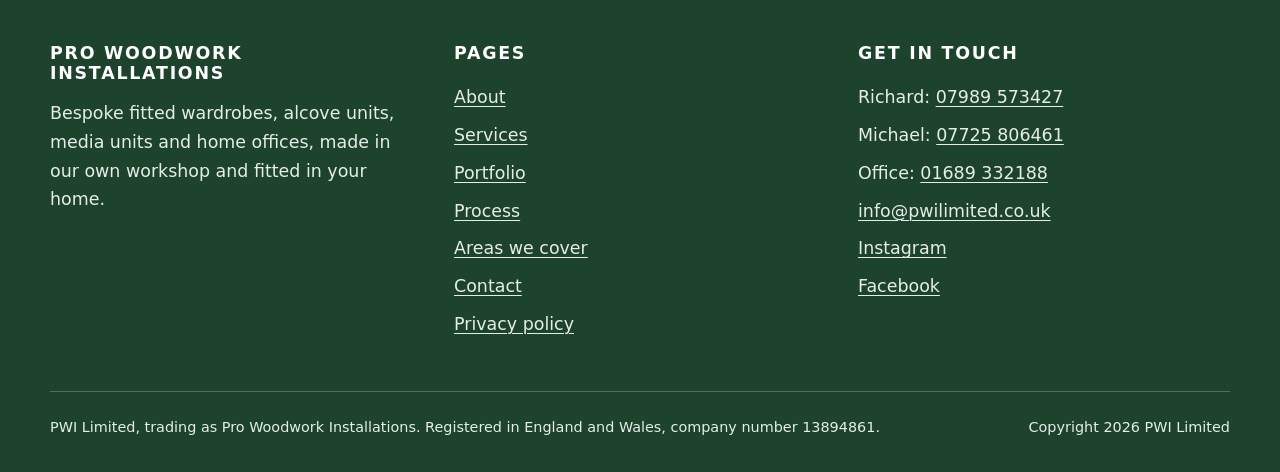
==== commit d2fc902b: "Add PWI's own photography from the old site Five projects' photos, all PWI's own work, recovered fro" ====
--- a/index.html
+++ b/index.html
@@ -14,10 +14,15 @@
     <meta property="og:description" content="Bespoke fitted wardrobes, alcoves, media units and home offices, made in our own workshop and fitted in your home across London and the South East." />
     <meta property="og:url" content="https://www.pwilimited.co.uk/" />
     <meta property="og:locale" content="en_GB" />
-    <!-- OPEN ITEM: og:image needs a real photograph of PWI's own work, 1200x630.
-         Not added yet because no confirmed photography exists. See CLAUDE.md. -->
+    <meta property="og:image" content="https://www.pwilimited.co.uk/images/og-image.jpg" />
+    <meta property="og:image:width" content="1200" />
+    <meta property="og:image:height" content="630" />
+    <meta property="og:image:alt" content="A full wall of charcoal grey shaker wardrobes fitted by Pro Woodwork Installations" />
 
     <link rel="stylesheet" href="/styles.css" />
+    <link rel="preload" as="image" href="/images/charcoal-shaker-wardrobes-800.webp"
+          imagesrcset="/images/charcoal-shaker-wardrobes-800.webp 800w, /images/charcoal-shaker-wardrobes-1600.webp 1600w"
+          imagesizes="(min-width: 1200px) 560px, (min-width: 900px) 46vw, calc(100vw - 2.5rem)" fetchpriority="high" />
 
     <!-- Analytics is deliberately not installed in this build. See CLAUDE.md. -->
 
@@ -90,8 +95,12 @@
               Michael <a href="tel:+447725806461">07725 806461</a></p>
           </div>
           <div>
-            <div class="imgslot imgslot--wide">
-              <span><strong>Photograph needed</strong>Hero image<br />A single finished project, shot in the customer's home. Landscape.</span>
+            <div class="media">
+              <img src="/images/charcoal-shaker-wardrobes-800.webp"
+                   srcset="/images/charcoal-shaker-wardrobes-800.webp 800w, /images/charcoal-shaker-wardrobes-1600.webp 1600w"
+                   sizes="(min-width: 1200px) 560px, (min-width: 900px) 46vw, calc(100vw - 2.5rem)"
+                   width="800" height="600" fetchpriority="high"
+                   alt="A full wall of fitted wardrobes with charcoal grey shaker doors and brass knobs, in a bedroom with a brass pendant light" />
             </div>
           </div>
         </div>
@@ -172,15 +181,36 @@
           </div>
 
           <div class="grid grid--3">
-            <div class="imgslot">
-              <span><strong>Photograph needed</strong>Project thumbnail 1<br />Finished fitted furniture, in situ.</span>
-            </div>
-            <div class="imgslot">
-              <span><strong>Photograph needed</strong>Project thumbnail 2<br />Finished fitted furniture, in situ.</span>
-            </div>
-            <div class="imgslot">
-              <span><strong>Photograph needed</strong>Project thumbnail 3<br />Finished fitted furniture, in situ.</span>
-            </div>
+            <a class="thumb" href="/portfolio/#sage-alcove-units">
+              <div class="media">
+                <img src="/images/sage-alcove-units-640.webp"
+                     srcset="/images/sage-alcove-units-640.webp 640w, /images/sage-alcove-units-1024.webp 1024w"
+                     sizes="(min-width: 1200px) 370px, (min-width: 900px) 30vw, (min-width: 640px) 45vw, calc(100vw - 2.5rem)"
+                     width="640" height="480" loading="lazy" decoding="async"
+                     alt="Sage green alcove units either side of a chimney breast with a log burner, cupboards below and open shelving above" />
+              </div>
+              <span class="thumb__label">Sage alcove units</span>
+            </a>
+            <a class="thumb" href="/portfolio/#white-media-wall">
+              <div class="media">
+                <img src="/images/white-media-wall-640.webp"
+                     srcset="/images/white-media-wall-640.webp 640w, /images/white-media-wall-1000.webp 1000w"
+                     sizes="(min-width: 1200px) 370px, (min-width: 900px) 30vw, (min-width: 640px) 45vw, calc(100vw - 2.5rem)"
+                     width="640" height="480" loading="lazy" decoding="async"
+                     alt="White media wall with a television in the centre, open shelving either side and panelled cupboards along the bottom" />
+              </div>
+              <span class="thumb__label">White media wall</span>
+            </a>
+            <a class="thumb" href="/portfolio/#loft-gable-shelving">
+              <div class="media">
+                <img src="/images/loft-gable-shelving-800.webp"
+                     srcset="/images/loft-gable-shelving-800.webp 800w, /images/loft-gable-shelving-1488.webp 1488w"
+                     sizes="(min-width: 1200px) 370px, (min-width: 900px) 30vw, (min-width: 640px) 45vw, calc(100vw - 2.5rem)"
+                     width="800" height="600" loading="lazy" decoding="async"
+                     alt="Grey fitted shelving built into the full height of a loft gable wall under the roof slopes, with wooden desks at each end" />
+              </div>
+              <span class="thumb__label">Loft gable shelving</span>
+            </a>
           </div>
 
           <p style="margin-top: var(--s4)"><a class="btn btn--ghost" href="/portfolio/">See the full portfolio</a></p>
--- a/styles.css
+++ b/styles.css
@@ -420,6 +420,11 @@
   .service__inner { grid-template-columns: 1fr 1fr; gap: var(--s6); }
   .service:nth-of-type(even) .service__media { order: -1; }
 }
+/* Anchor targets carried over from the WordPress services page, so old
+   inbound links such as /services/#fittedwardrobes still land in the right
+   place. No visual effect. */
+.legacy-anchor { display: block; height: 0; scroll-margin-top: 5.5rem; }
+
 .service__list { padding-left: 1.1rem; }
 .service__list li { margin-bottom: 0.4rem; }
 
@@ -568,3 +573,30 @@
 @media (prefers-reduced-motion: reduce) {
   *, *::before, *::after { animation-duration: 0.01ms !important; transition-duration: 0.01ms !important; }
 }
+
+/* ------------------------------------------------- real photography ---- */
+
+.hero .media { box-shadow: var(--shadow); }
+
+.project > .media { border-radius: 0; }
+
+/* Homepage recent work tiles */
+.thumb { display: block; text-decoration: none; color: var(--forest); }
+.thumb .media { margin-bottom: var(--s1); transition: opacity 0.15s ease; }
+.thumb:hover .media { opacity: 0.88; }
+.thumb__label { font-family: var(--font-display); font-size: var(--step-1); }
+.thumb:hover .thumb__label { text-decoration: underline; }
+
+/* Questions for Richard and Michael inside a placeholder block */
+.ph ul { margin: 0.4rem 0 0; padding-left: 1.1rem; }
+.ph li { margin-bottom: 0.25rem; }
+
+/* Short inline placeholder, for a single missing value such as a postcode */
+.ph-inline {
+  background: var(--flag-bg);
+  color: #7a3a14;
+  border: 1px dashed var(--flag);
+  border-radius: 100px;
+  padding: 0.1em 0.7em;
+  font-weight: 600;
+}
